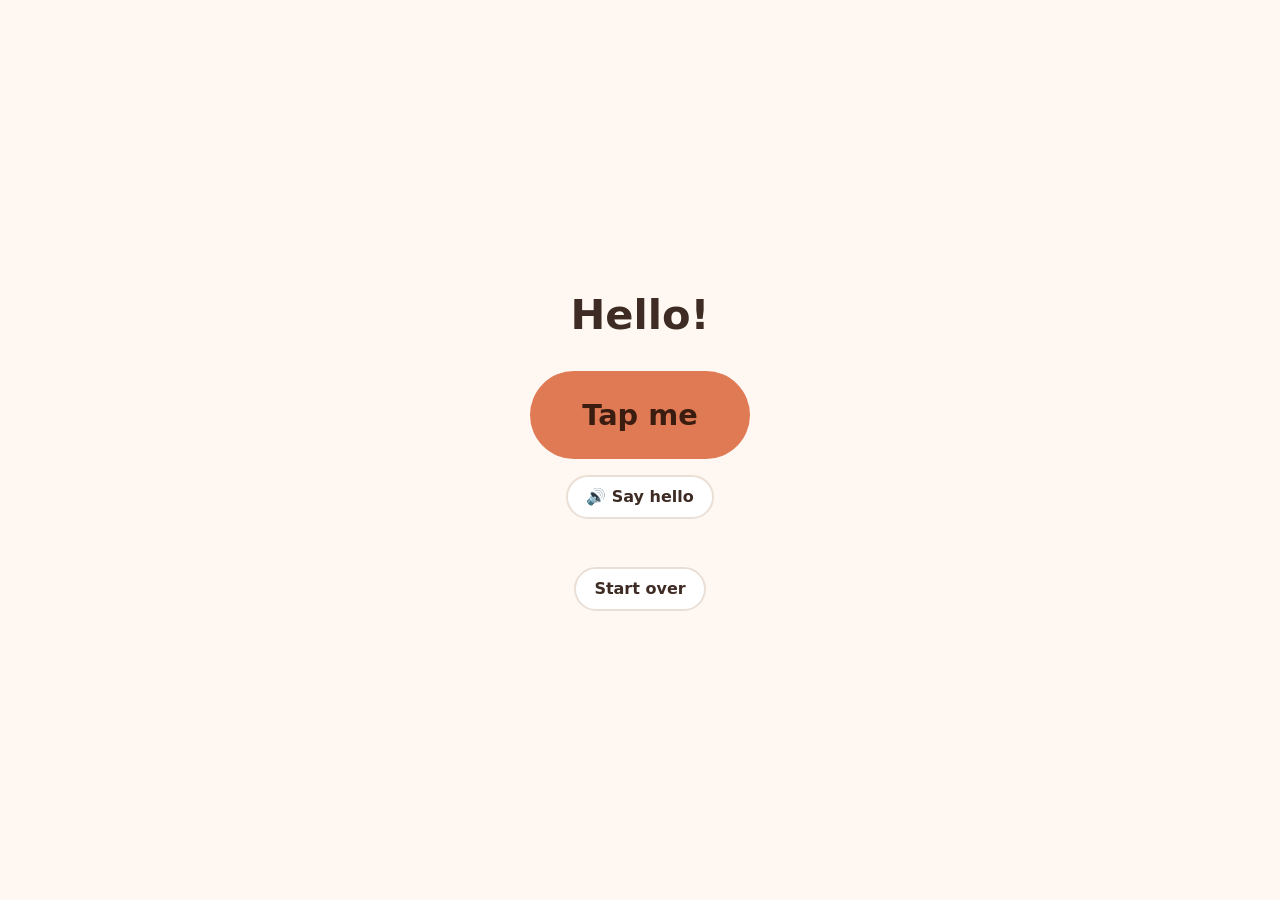
==== index.html @ 1dcee446 "Initial commit" ====
<!doctype html>
<html lang="en">
<head>
  <meta charset="utf-8">
  <meta name="viewport" content="width=device-width, initial-scale=1, maximum-scale=1, user-scalable=no">
  <title>Hello world</title>
  <link rel="stylesheet" href="style.css">
</head>
<body>
  <main>
    <h1 id="hello">Hello!</h1>
    <p class="dim" id="who"></p>
    <button class="big" id="tap">Tap me</button>
    <button class="plain" id="say" aria-label="Say hello">🔊 Say hello</button>
    <p id="count" aria-live="polite"></p>
    <p class="dim" id="family"></p>
    <button class="plain" id="reset">Start over</button>
  </main>
  <!-- Classic scripts, not type="module": see "Limits" in README.md. kinwall.js first. -->
  <script src="kinwall.js"></script>
  <script src="app.js"></script>
</body>
</html>
---- style.css ----
/* Kinwall passes the family's theme as --kw-* variables and sets data-theme="light"/"dark" on
   <html> (see kinwall.js). These fallbacks are for previewing outside Kinwall. */
:root {
  --kw-bg: #FFF8F2; --kw-card: #FFFFFF; --kw-text: #3D2B24; --kw-dim: #7A6158; --kw-accent: #E07A55; --kw-accent-ink: #3A1D10; --kw-border: #EADFD6;
  --kw-font: system-ui, sans-serif;
}
* { box-sizing: border-box; }
/* No pinch or double-tap zoom (with the viewport meta): a child zooms in and gets lost. Size text
   from ctx.textScale instead. */
html, body { touch-action: pan-x pan-y; margin: 0; height: 100%; background: var(--kw-bg); color: var(--kw-text); font-family: var(--kw-font); }
main { min-height: 100%; display: flex; flex-direction: column; align-items: center; justify-content: center; gap: 16px; padding: 24px; text-align: center; }
h1 { margin: 0; font-size: 2.6rem; }
p { margin: 0; font-size: 1.25rem; font-weight: 700; }
.dim { color: var(--kw-dim); font-size: 1rem; }
button { font: inherit; font-weight: 800; cursor: pointer; }
/* Big, friendly targets: small hands on a wall screen. */
.big { min-width: 220px; min-height: 88px; padding: 20px 36px; border: none; border-radius: 999px; background: var(--kw-accent); color: var(--kw-accent-ink); font-size: 1.8rem; }
.big:active { transform: scale(0.97); }
.plain { min-height: 44px; padding: 8px 18px; border: 2px solid var(--kw-border); border-radius: 999px; background: var(--kw-card); color: var(--kw-text); }
/* Resting (a cooldown, app.js): dimmed, not hidden, and it keeps focus. */
button[aria-disabled="true"] { opacity: 0.45; cursor: default; }
.big[aria-disabled="true"]:active { transform: none; }
button:focus-visible { outline: 3px solid var(--kw-text); outline-offset: 3px; }
@media (prefers-reduced-motion: reduce) { .big:active { transform: none; } }
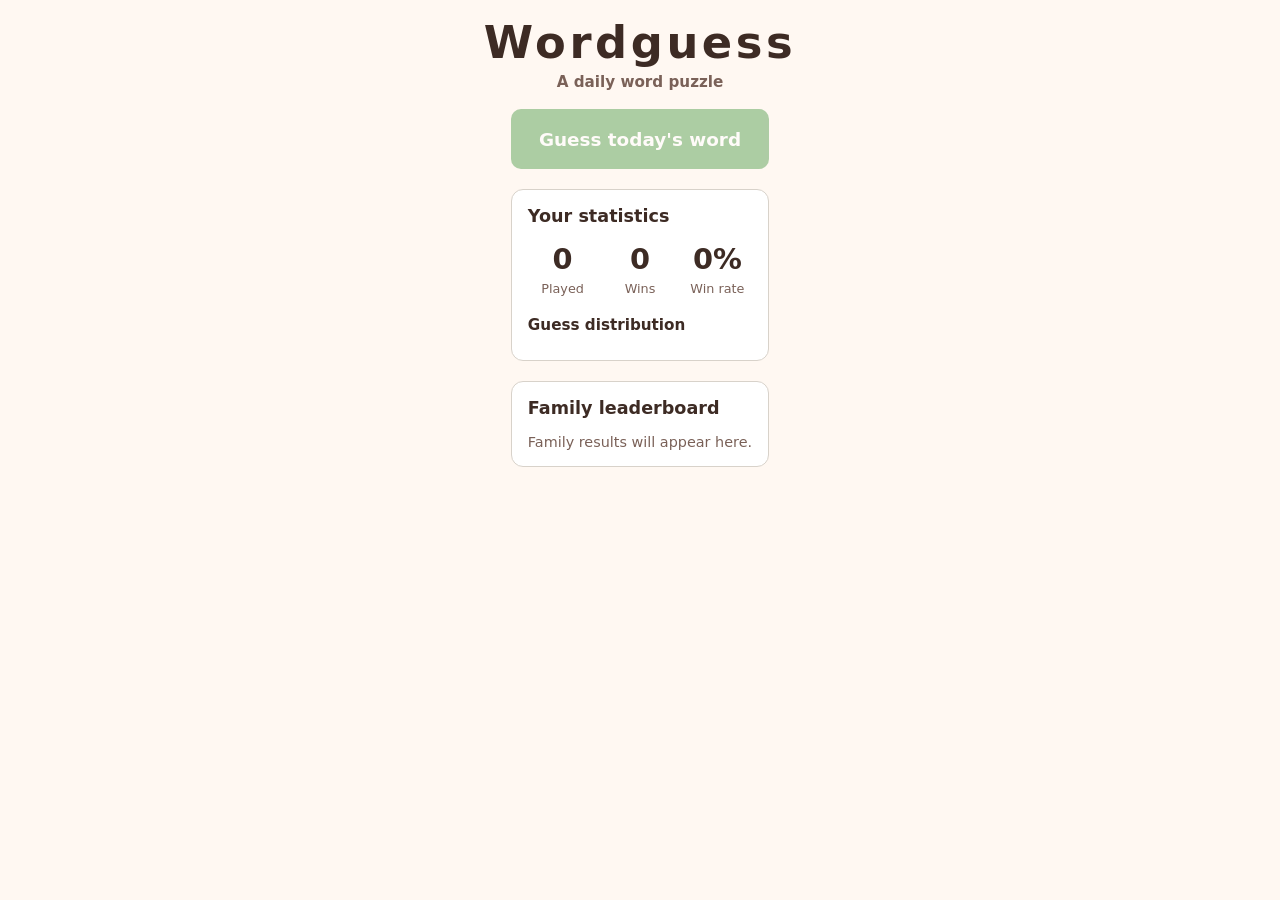
==== commit 383a23f1: "Release Wordguess 1.3.0" ====
--- a/index.html
+++ b/index.html
@@ -3,21 +3,61 @@
 <head>
   <meta charset="utf-8">
   <meta name="viewport" content="width=device-width, initial-scale=1, maximum-scale=1, user-scalable=no">
-  <title>Hello world</title>
+  <meta name="theme-color" content="#6AAA64">
+  <title>Wordguess</title>
   <link rel="stylesheet" href="style.css">
 </head>
 <body>
   <main>
-    <h1 id="hello">Hello!</h1>
-    <p class="dim" id="who"></p>
-    <button class="big" id="tap">Tap me</button>
-    <button class="plain" id="say" aria-label="Say hello">🔊 Say hello</button>
-    <p id="count" aria-live="polite"></p>
-    <p class="dim" id="family"></p>
-    <button class="plain" id="reset">Start over</button>
+    <header>
+      <h1>Wordguess</h1>
+      <p class="subtitle" id="who">A daily word puzzle</p>
+    </header>
+
+    <section id="splash">
+      <button id="play-button" type="button" disabled>Guess today's word</button>
+      <p id="puzzle-status" class="puzzle-status" hidden></p>
+
+      <section id="statistics" aria-label="Your statistics">
+        <h2>Your statistics</h2>
+        <div class="stats-summary">
+          <div><strong id="stat-played">0</strong><span>Played</span></div>
+          <div><strong id="stat-wins">0</strong><span>Wins</span></div>
+          <div><strong id="stat-rate">0%</strong><span>Win rate</span></div>
+        </div>
+        <h3>Guess distribution</h3>
+        <div id="guess-distribution"></div>
+      </section>
+
+      <section id="family-leaderboard" aria-label="Family leaderboard">
+        <h2>Family leaderboard</h2>
+        <div id="family-rankings">
+          <p class="dim">Family results will appear here.</p>
+        </div>
+      </section>
+    </section>
+
+    <section id="game-screen" hidden>
+      <section id="board" aria-label="Guess board">
+        <!-- Six rows of five tiles are created by app.js -->
+      </section>
+
+      <p id="message" role="status" aria-live="polite">Guess the five-letter word!</p>
+
+      <section id="keyboard" aria-label="On-screen keyboard">
+        <!-- Keyboard buttons are created by app.js -->
+      </section>
+
+      <footer>
+        <p class="dim" id="attempts">6 guesses</p>
+      </footer>
+    </section>
   </main>
-  <!-- Classic scripts, not type="module": see "Limits" in README.md. kinwall.js first. -->
+
+  <!-- Keep Kinwall's SDK first. Do not modify kinwall.js. -->
   <script src="kinwall.js"></script>
+  <script src="guesses.js"></script>
+  <script src="answers.js"></script>
   <script src="app.js"></script>
 </body>
 </html>
--- a/style.css
+++ b/style.css
@@ -1,24 +1,314 @@
-/* Kinwall passes the family's theme as --kw-* variables and sets data-theme="light"/"dark" on
-   <html> (see kinwall.js). These fallbacks are for previewing outside Kinwall. */
 :root {
-  --kw-bg: #FFF8F2; --kw-card: #FFFFFF; --kw-text: #3D2B24; --kw-dim: #7A6158; --kw-accent: #E07A55; --kw-accent-ink: #3A1D10; --kw-border: #EADFD6;
+  --kw-bg: #FFF8F2;
+  --kw-card: #FFFFFF;
+  --kw-text: #3D2B24;
+  --kw-dim: #7A6158;
+  --kw-accent: #6AAA64;
+  --kw-accent-ink: #FFFFFF;
+  --kw-border: #D8D2CA;
   --kw-font: system-ui, sans-serif;
-}
+
+  --tile-size: min(17vw, 58px);
+  --tile-gap: 5px;
+}
+
 * { box-sizing: border-box; }
-/* No pinch or double-tap zoom (with the viewport meta): a child zooms in and gets lost. Size text
-   from ctx.textScale instead. */
-html, body { touch-action: pan-x pan-y; margin: 0; height: 100%; background: var(--kw-bg); color: var(--kw-text); font-family: var(--kw-font); }
-main { min-height: 100%; display: flex; flex-direction: column; align-items: center; justify-content: center; gap: 16px; padding: 24px; text-align: center; }
-h1 { margin: 0; font-size: 2.6rem; }
-p { margin: 0; font-size: 1.25rem; font-weight: 700; }
-.dim { color: var(--kw-dim); font-size: 1rem; }
-button { font: inherit; font-weight: 800; cursor: pointer; }
-/* Big, friendly targets: small hands on a wall screen. */
-.big { min-width: 220px; min-height: 88px; padding: 20px 36px; border: none; border-radius: 999px; background: var(--kw-accent); color: var(--kw-accent-ink); font-size: 1.8rem; }
-.big:active { transform: scale(0.97); }
-.plain { min-height: 44px; padding: 8px 18px; border: 2px solid var(--kw-border); border-radius: 999px; background: var(--kw-card); color: var(--kw-text); }
-/* Resting (a cooldown, app.js): dimmed, not hidden, and it keeps focus. */
-button[aria-disabled="true"] { opacity: 0.45; cursor: default; }
-.big[aria-disabled="true"]:active { transform: none; }
-button:focus-visible { outline: 3px solid var(--kw-text); outline-offset: 3px; }
-@media (prefers-reduced-motion: reduce) { .big:active { transform: none; } }
+
+html, body {
+  margin: 0;
+  min-height: 100%;
+  background: var(--kw-bg);
+  color: var(--kw-text);
+  font-family: var(--kw-font);
+  touch-action: pan-x pan-y;
+}
+
+body { min-height: 100vh; }
+
+main {
+  width: 100%;
+  max-width: 520px;
+  min-height: 100vh;
+  margin: 0 auto;
+  padding: 16px 12px 20px;
+  display: flex;
+  flex-direction: column;
+  align-items: center;
+  gap: 18px;
+}
+
+header { text-align: center; }
+
+h1 {
+  margin: 0;
+  font-size: clamp(2rem, 8vw, 2.8rem);
+  font-weight: 900;
+  letter-spacing: 0.08em;
+}
+
+.subtitle {
+  margin: 4px 0 0;
+  color: var(--kw-dim);
+  font-size: 0.95rem;
+  font-weight: 600;
+}
+
+#board {
+  display: grid;
+  grid-template-rows: repeat(6, var(--tile-size));
+  gap: var(--tile-gap);
+  margin: 2px auto;
+}
+
+.board-row {
+  display: grid;
+  grid-template-columns: repeat(5, var(--tile-size));
+  gap: var(--tile-gap);
+}
+
+.tile {
+  width: var(--tile-size);
+  height: var(--tile-size);
+  display: grid;
+  place-items: center;
+  border: 2px solid var(--kw-border);
+  border-radius: 5px;
+  background: var(--kw-card);
+  color: var(--kw-text);
+  font-size: clamp(1.3rem, 6vw, 2rem);
+  font-weight: 900;
+  text-transform: uppercase;
+}
+
+.tile.filled { border-color: var(--kw-dim); }
+
+.tile.correct,
+.key.correct {
+  background: #6AAA64;
+  border-color: #6AAA64;
+  color: #FFFFFF;
+}
+
+.tile.present,
+.key.present {
+  background: #C9A443;
+  border-color: #C9A443;
+  color: #FFFFFF;
+}
+
+.tile.absent,
+.key.absent {
+  background: #787C7E;
+  border-color: #787C7E;
+  color: #FFFFFF;
+}
+
+#message {
+  min-height: 28px;
+  margin: 0;
+  text-align: center;
+  font-size: 1rem;
+  font-weight: 800;
+}
+
+#keyboard {
+  width: 100%;
+  display: flex;
+  flex-direction: column;
+  gap: 8px;
+  margin-top: auto;
+}
+
+.keyboard-row {
+  display: flex;
+  justify-content: center;
+  gap: 5px;
+}
+
+.key {
+  min-width: 0;
+  flex: 1;
+  height: 54px;
+  padding: 0 2px;
+  border: 0;
+  border-radius: 5px;
+  background: #D3D6DA;
+  color: #222;
+  font-size: clamp(1.3rem, 5vw, 1.5rem);
+  font-weight: 800;
+  touch-action: manipulation;
+}
+
+.key.wide {
+  flex: 1.5;
+  font-size: 0.75rem;
+}
+
+.key:active { filter: brightness(0.9); }
+
+footer { text-align: center; }
+
+.dim {
+  margin: 0;
+  color: var(--kw-dim);
+  font-size: 0.9rem;
+}
+
+button { font-family: inherit; cursor: pointer; }
+
+button:focus-visible {
+  outline: 3px solid var(--kw-text);
+  outline-offset: 3px;
+}
+
+@media (max-height: 650px) {
+  main { gap: 10px; padding-top: 8px; }
+  .key { height: 44px; }
+}
+
+@media (prefers-reduced-motion: reduce) {
+  *, *::before, *::after { animation: none !important; transition: none !important; }
+}
+
+
+/* Splash screen */
+[hidden] {
+  display: none !important;
+}
+
+#splash {
+  display: grid;
+  gap: 1.25rem;
+}
+
+#play-button {
+  width: 100%;
+  min-height: 60px;
+  padding: 12px;
+  border: 0;
+  border-radius: 10px;
+  background: var(--kw-accent);
+  color: var(--kw-accent-ink);
+  font-size: 1.15rem;
+  font-weight: 700;
+}
+
+#play-button:disabled {
+  opacity: 0.55;
+}
+
+
+.puzzle-status {
+  margin: 0;
+  padding: 14px;
+  border: 1px solid var(--kw-border);
+  border-radius: 10px;
+  background: var(--kw-card);
+  color: var(--kw-text);
+  text-align: center;
+  font-weight: 700;
+}
+
+.puzzle-status.solved {
+  border-color: #6AAA64;
+  color: #6AAA64;
+}
+
+#play-button.completed {
+  background: var(--kw-card);
+  color: var(--kw-text);
+  border: 1px solid var(--kw-border);
+}
+
+#play-button:not(.completed) {
+  background: #6AAA64;
+  color: #FFFFFF;
+}
+
+/* Statistics on the home screen */
+#statistics,
+#family-leaderboard {
+  padding: 16px;
+  border: 1px solid var(--kw-border);
+  border-radius: 12px;
+  background: var(--kw-card);
+  color: var(--kw-text);
+}
+
+#statistics h2,
+#family-leaderboard h2 {
+  margin: 0 0 16px;
+  font-size: 1.1rem;
+}
+
+#statistics h3 {
+  margin: 20px 0 10px;
+  font-size: 0.95rem;
+}
+
+.stats-summary {
+  display: grid;
+  grid-template-columns: repeat(3, 1fr);
+  gap: 8px;
+  text-align: center;
+}
+
+.stats-summary > div {
+  display: grid;
+  gap: 4px;
+}
+
+.stats-summary strong {
+  font-size: 1.8rem;
+  line-height: 1.2;
+}
+
+.stats-summary span {
+  color: var(--kw-dim);
+  font-size: 0.8rem;
+}
+
+.distribution-row,
+.leaderboard-row {
+  display: flex;
+  align-items: center;
+  gap: 10px;
+  margin: 7px 0;
+  font-size: 0.9rem;
+}
+
+.distribution-row > span:first-child {
+  width: 12px;
+  text-align: center;
+}
+
+.distribution-row > span:last-child {
+  width: 20px;
+  text-align: right;
+}
+
+.distribution-bar {
+  flex: 1;
+  height: 18px;
+  overflow: hidden;
+  border-radius: 4px;
+  background: var(--kw-bg);
+}
+
+.distribution-fill {
+  height: 100%;
+  min-width: 0;
+  border-radius: 4px;
+  background: #6AAA64;
+}
+
+.leaderboard-row {
+  justify-content: space-between;
+  padding: 5px 0;
+}
+
+.leaderboard-row span:last-child {
+  color: var(--kw-dim);
+  font-size: 0.85rem;
+  text-align: right;
+}
